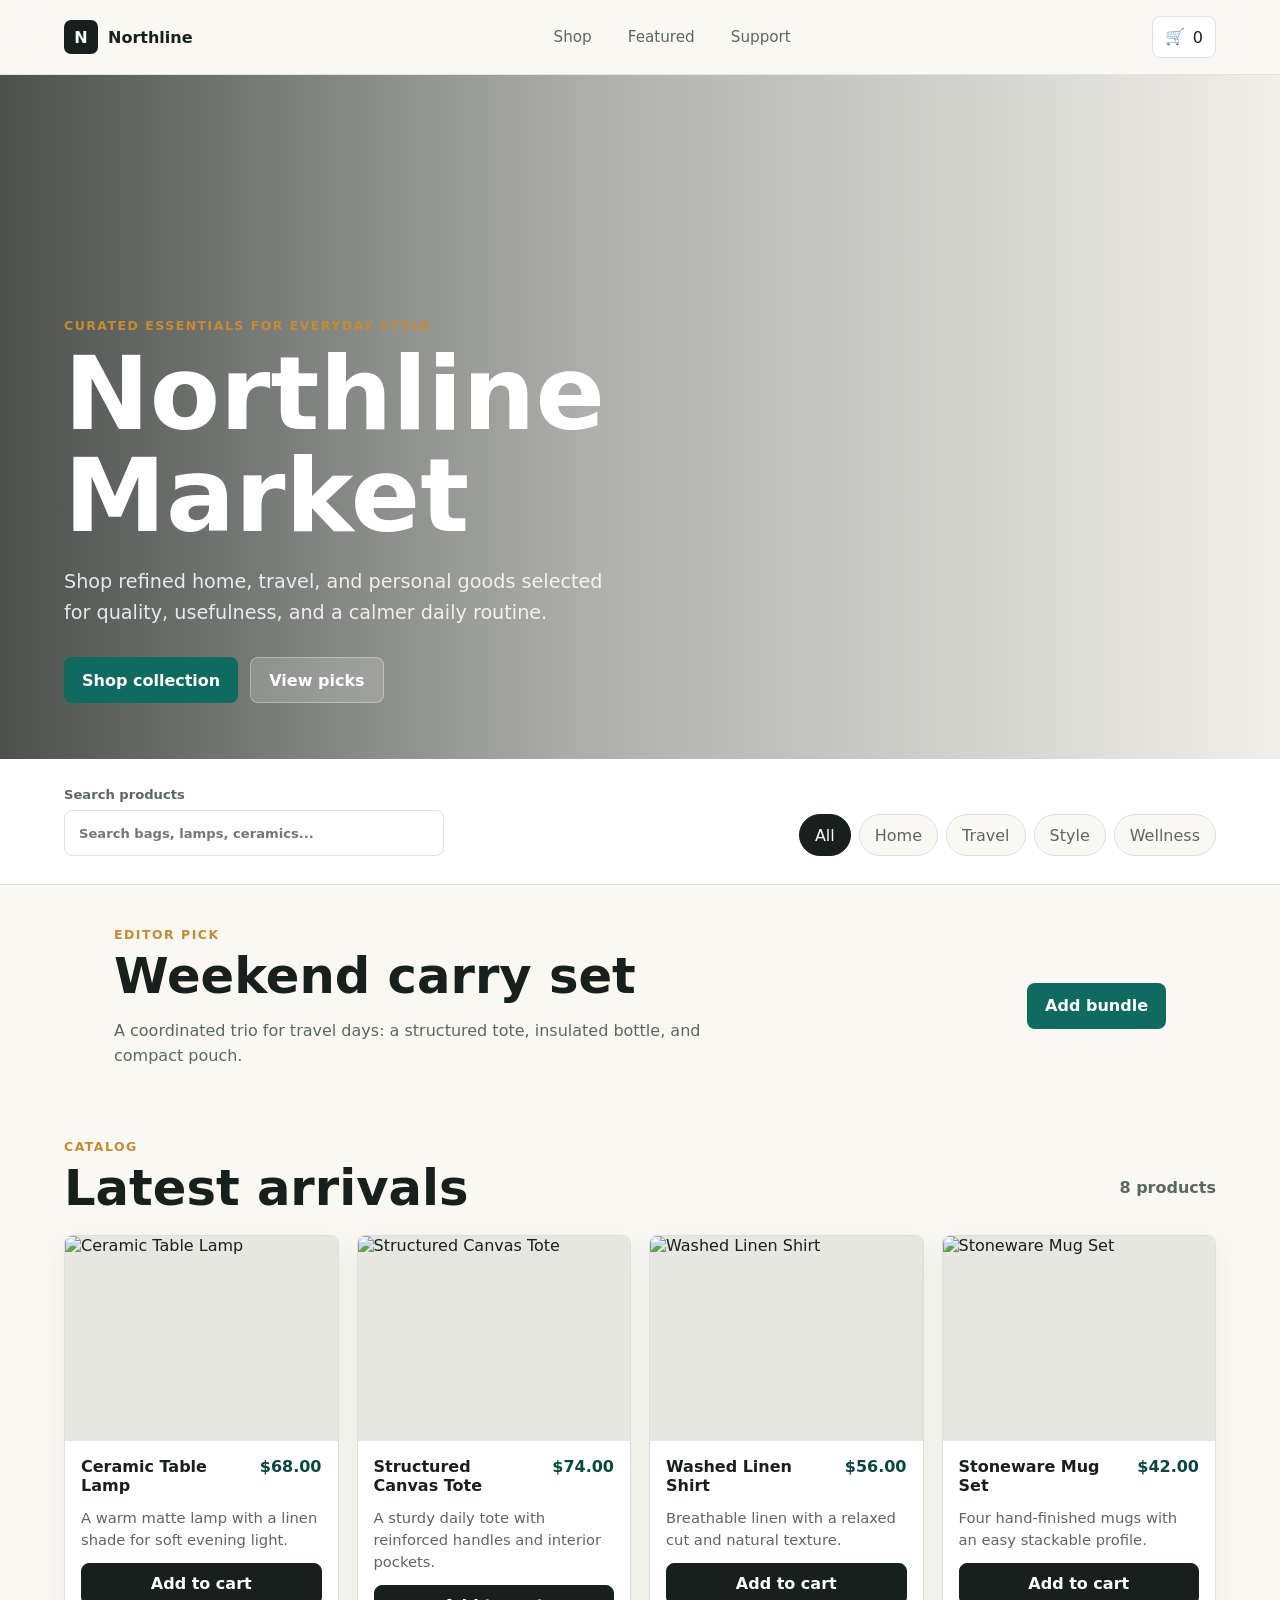
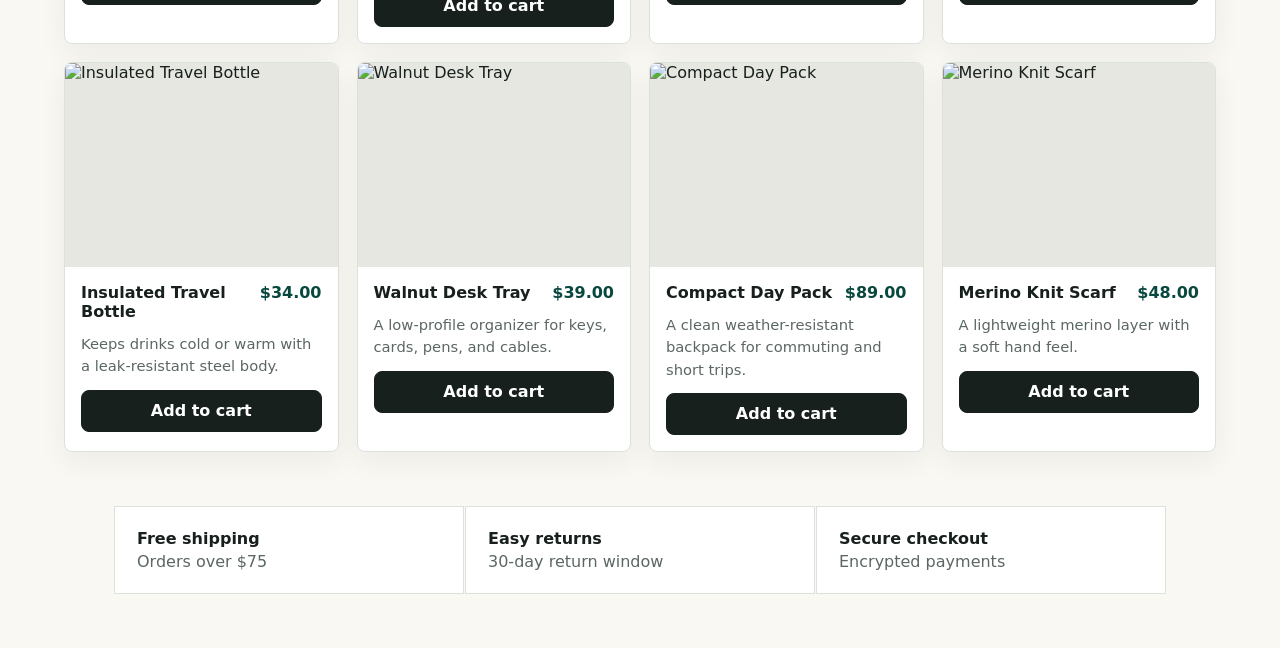
==== index.html @ 92ad4c82 "Add files via upload" ====
<!doctype html>
<html lang="en">
  <head>
    <meta charset="utf-8" />
    <meta name="viewport" content="width=device-width, initial-scale=1" />
    <title>Northline Market</title>
    <link rel="preconnect" href="https://images.unsplash.com" />
    <link rel="stylesheet" href="styles.css" />
  </head>
  <body>
    <header class="site-header">
      <a class="brand" href="#" aria-label="Northline Market home">
        <span class="brand-mark">N</span>
        <span>Northline</span>
      </a>

      <nav class="main-nav" aria-label="Main navigation">
        <a href="#catalog">Shop</a>
        <a href="#featured">Featured</a>
        <a href="#support">Support</a>
      </nav>

      <button class="cart-button" type="button" id="cartButton" aria-label="Open cart">
        <span class="cart-icon" aria-hidden="true">🛒</span>
        <span id="cartCount">0</span>
      </button>
    </header>

    <main>
      <section class="hero" aria-labelledby="heroTitle">
        <div class="hero-copy">
          <p class="eyebrow">Curated essentials for everyday style</p>
          <h1 id="heroTitle">Northline Market</h1>
          <p>
            Shop refined home, travel, and personal goods selected for quality,
            usefulness, and a calmer daily routine.
          </p>
          <div class="hero-actions">
            <a class="primary-action" href="#catalog">Shop collection</a>
            <a class="secondary-action" href="#featured">View picks</a>
          </div>
        </div>
      </section>

      <section class="toolbar" aria-label="Product controls">
        <label class="search-field">
          <span>Search products</span>
          <input id="searchInput" type="search" placeholder="Search bags, lamps, ceramics..." />
        </label>

        <div class="category-tabs" role="tablist" aria-label="Product categories">
          <button class="tab active" type="button" data-category="All">All</button>
          <button class="tab" type="button" data-category="Home">Home</button>
          <button class="tab" type="button" data-category="Travel">Travel</button>
          <button class="tab" type="button" data-category="Style">Style</button>
          <button class="tab" type="button" data-category="Wellness">Wellness</button>
        </div>
      </section>

      <section class="featured" id="featured" aria-labelledby="featuredTitle">
        <div>
          <p class="eyebrow">Editor pick</p>
          <h2 id="featuredTitle">Weekend carry set</h2>
          <p>
            A coordinated trio for travel days: a structured tote, insulated
            bottle, and compact pouch.
          </p>
        </div>
        <button class="primary-action compact" type="button" id="addFeatured">
          Add bundle
        </button>
      </section>

      <section class="catalog-section" id="catalog" aria-labelledby="catalogTitle">
        <div class="section-heading">
          <div>
            <p class="eyebrow">Catalog</p>
            <h2 id="catalogTitle">Latest arrivals</h2>
          </div>
          <p id="resultCount">8 products</p>
        </div>

        <div class="product-grid" id="productGrid" aria-live="polite"></div>
      </section>

      <section class="support-strip" id="support" aria-label="Shopping benefits">
        <div>
          <strong>Free shipping</strong>
          <span>Orders over $75</span>
        </div>
        <div>
          <strong>Easy returns</strong>
          <span>30-day return window</span>
        </div>
        <div>
          <strong>Secure checkout</strong>
          <span>Encrypted payments</span>
        </div>
      </section>
    </main>

    <aside class="cart-drawer" id="cartDrawer" aria-hidden="true" aria-label="Shopping cart">
      <div class="cart-panel">
        <div class="cart-header">
          <h2>Your cart</h2>
          <button class="icon-button" type="button" id="closeCart" aria-label="Close cart">×</button>
        </div>
        <div class="cart-items" id="cartItems"></div>
        <div class="cart-empty" id="cartEmpty">Your cart is empty.</div>
        <div class="cart-footer">
          <div class="cart-total">
            <span>Total</span>
            <strong id="cartTotal">$0.00</strong>
          </div>
          <button class="checkout-button" type="button">Checkout</button>
        </div>
      </div>
    </aside>

    <script src="app.js"></script>
  </body>
</html>
---- styles.css ----
:root {
  color-scheme: light;
  --ink: #17201d;
  --muted: #5b6761;
  --line: #dbe2dc;
  --paper: #faf8f3;
  --panel: #ffffff;
  --accent: #0f6b5f;
  --accent-dark: #09483f;
  --gold: #c78b2f;
  --rose: #a94a55;
  --shadow: 0 18px 50px rgba(25, 34, 30, 0.14);
}

* {
  box-sizing: border-box;
}

html {
  scroll-behavior: smooth;
}

body {
  margin: 0;
  background: var(--paper);
  color: var(--ink);
  font-family: Inter, ui-sans-serif, system-ui, -apple-system, BlinkMacSystemFont, "Segoe UI", sans-serif;
}

button,
input {
  font: inherit;
}

a {
  color: inherit;
  text-decoration: none;
}

.site-header {
  position: sticky;
  top: 0;
  z-index: 20;
  display: grid;
  grid-template-columns: auto 1fr auto;
  align-items: center;
  gap: 24px;
  padding: 16px clamp(18px, 5vw, 64px);
  background: rgba(250, 248, 243, 0.92);
  border-bottom: 1px solid rgba(219, 226, 220, 0.86);
  backdrop-filter: blur(16px);
}

.brand {
  display: inline-flex;
  align-items: center;
  gap: 10px;
  font-weight: 800;
  letter-spacing: 0;
}

.brand-mark {
  display: grid;
  width: 34px;
  height: 34px;
  place-items: center;
  color: white;
  background: var(--ink);
  border-radius: 7px;
}

.main-nav {
  display: flex;
  justify-content: center;
  gap: clamp(16px, 3vw, 36px);
  color: var(--muted);
  font-size: 0.95rem;
}

.main-nav a:hover {
  color: var(--ink);
}

.cart-button,
.icon-button {
  display: inline-grid;
  min-width: 42px;
  height: 42px;
  place-items: center;
  border: 1px solid var(--line);
  border-radius: 8px;
  background: var(--panel);
  color: var(--ink);
  cursor: pointer;
}

.cart-button {
  grid-auto-flow: column;
  gap: 8px;
  padding: 0 12px;
}

.cart-icon {
  font-size: 1rem;
  line-height: 1;
}

.hero {
  min-height: 76vh;
  display: grid;
  align-items: end;
  padding: clamp(72px, 12vw, 130px) clamp(18px, 5vw, 64px) 56px;
  background:
    linear-gradient(90deg, rgba(14, 22, 19, 0.74), rgba(14, 22, 19, 0.32) 46%, rgba(14, 22, 19, 0.04)),
    url("https://images.unsplash.com/photo-1542291026-7eec264c27ff?auto=format&fit=crop&w=1800&q=80") center / cover;
  color: white;
}

.hero-copy {
  max-width: 650px;
}

.eyebrow {
  margin: 0 0 10px;
  color: var(--gold);
  font-size: 0.78rem;
  font-weight: 800;
  letter-spacing: 0.12em;
  text-transform: uppercase;
}

.hero h1,
.section-heading h2,
.featured h2 {
  margin: 0;
  letter-spacing: 0;
  line-height: 1;
}

.hero h1 {
  font-size: clamp(3.2rem, 8vw, 7rem);
}

.hero p:not(.eyebrow) {
  max-width: 560px;
  margin: 18px 0 0;
  color: rgba(255, 255, 255, 0.86);
  font-size: clamp(1rem, 2vw, 1.2rem);
  line-height: 1.65;
}

.hero-actions {
  display: flex;
  flex-wrap: wrap;
  gap: 12px;
  margin-top: 28px;
}

.primary-action,
.secondary-action,
.checkout-button {
  display: inline-flex;
  min-height: 46px;
  align-items: center;
  justify-content: center;
  border: 0;
  border-radius: 8px;
  padding: 0 18px;
  font-weight: 800;
  cursor: pointer;
}

.primary-action,
.checkout-button {
  background: var(--accent);
  color: white;
}

.primary-action:hover,
.checkout-button:hover {
  background: var(--accent-dark);
}

.secondary-action {
  color: white;
  background: rgba(255, 255, 255, 0.18);
  border: 1px solid rgba(255, 255, 255, 0.32);
}

.compact {
  white-space: nowrap;
}

.toolbar {
  display: grid;
  grid-template-columns: minmax(240px, 380px) 1fr;
  gap: 18px;
  align-items: end;
  padding: 28px clamp(18px, 5vw, 64px);
  background: var(--panel);
  border-bottom: 1px solid var(--line);
}

.search-field {
  display: grid;
  gap: 8px;
  color: var(--muted);
  font-size: 0.82rem;
  font-weight: 700;
}

.search-field input {
  width: 100%;
  height: 46px;
  border: 1px solid var(--line);
  border-radius: 8px;
  padding: 0 14px;
  color: var(--ink);
  background: #fff;
  outline: none;
}

.search-field input:focus {
  border-color: var(--accent);
  box-shadow: 0 0 0 3px rgba(15, 107, 95, 0.12);
}

.category-tabs {
  display: flex;
  flex-wrap: wrap;
  justify-content: flex-end;
  gap: 8px;
}

.tab {
  min-height: 42px;
  border: 1px solid var(--line);
  border-radius: 999px;
  padding: 0 15px;
  background: var(--paper);
  color: var(--muted);
  cursor: pointer;
}

.tab.active {
  background: var(--ink);
  border-color: var(--ink);
  color: white;
}

.featured,
.catalog-section,
.support-strip {
  margin: 0 auto;
  padding-right: clamp(18px, 5vw, 64px);
  padding-left: clamp(18px, 5vw, 64px);
}

.featured {
  display: flex;
  max-width: 1180px;
  align-items: center;
  justify-content: space-between;
  gap: 24px;
  padding-top: 42px;
  padding-bottom: 34px;
}

.featured p:not(.eyebrow) {
  max-width: 640px;
  color: var(--muted);
  line-height: 1.6;
}

.catalog-section {
  max-width: 1280px;
  padding-top: 20px;
  padding-bottom: 54px;
}

.section-heading {
  display: flex;
  align-items: end;
  justify-content: space-between;
  gap: 18px;
  margin-bottom: 22px;
}

.section-heading h2,
.featured h2 {
  font-size: clamp(2rem, 4vw, 3.1rem);
}

#resultCount {
  color: var(--muted);
  font-weight: 700;
}

.product-grid {
  display: grid;
  grid-template-columns: repeat(auto-fit, minmax(240px, 1fr));
  gap: 18px;
}

.product-card {
  overflow: hidden;
  background: var(--panel);
  border: 1px solid var(--line);
  border-radius: 8px;
  box-shadow: 0 10px 28px rgba(25, 34, 30, 0.06);
}

.product-card img {
  display: block;
  width: 100%;
  aspect-ratio: 4 / 3;
  object-fit: cover;
  background: #e5e7e0;
}

.product-body {
  display: grid;
  gap: 12px;
  padding: 16px;
}

.product-meta {
  display: flex;
  align-items: start;
  justify-content: space-between;
  gap: 12px;
}

.product-meta h3 {
  margin: 0;
  font-size: 1rem;
}

.product-meta span {
  font-weight: 800;
  color: var(--accent-dark);
}

.product-card p {
  min-height: 44px;
  margin: 0;
  color: var(--muted);
  font-size: 0.92rem;
  line-height: 1.5;
}

.add-button {
  display: inline-flex;
  min-height: 42px;
  align-items: center;
  justify-content: center;
  border: 1px solid var(--ink);
  border-radius: 8px;
  background: var(--ink);
  color: white;
  font-weight: 800;
  cursor: pointer;
}

.add-button:hover {
  background: var(--rose);
  border-color: var(--rose);
}

.support-strip {
  display: grid;
  grid-template-columns: repeat(3, 1fr);
  gap: 1px;
  max-width: 1180px;
  padding-bottom: 54px;
}

.support-strip div {
  display: grid;
  gap: 4px;
  padding: 22px;
  background: var(--panel);
  border: 1px solid var(--line);
}

.support-strip span {
  color: var(--muted);
}

.cart-drawer {
  position: fixed;
  inset: 0;
  z-index: 50;
  display: none;
  justify-content: end;
  background: rgba(16, 23, 21, 0.45);
}

.cart-drawer.open {
  display: flex;
}

.cart-panel {
  display: grid;
  width: min(420px, 100%);
  grid-template-rows: auto 1fr auto;
  background: var(--panel);
  box-shadow: var(--shadow);
}

.cart-header,
.cart-footer {
  padding: 20px;
  border-bottom: 1px solid var(--line);
}

.cart-header {
  display: flex;
  align-items: center;
  justify-content: space-between;
}

.cart-header h2 {
  margin: 0;
}

.cart-items {
  display: grid;
  align-content: start;
  gap: 12px;
  overflow: auto;
  padding: 18px;
}

.cart-empty {
  padding: 0 20px;
  color: var(--muted);
}

.cart-item {
  display: grid;
  grid-template-columns: 64px 1fr auto;
  gap: 12px;
  align-items: center;
  padding-bottom: 12px;
  border-bottom: 1px solid var(--line);
}

.cart-item img {
  width: 64px;
  height: 64px;
  border-radius: 8px;
  object-fit: cover;
}

.cart-item h3,
.cart-item p {
  margin: 0;
}

.cart-item p {
  color: var(--muted);
  font-size: 0.9rem;
}

.qty-controls {
  display: grid;
  grid-template-columns: 30px 30px 30px;
  align-items: center;
  justify-items: center;
  border: 1px solid var(--line);
  border-radius: 8px;
  overflow: hidden;
}

.qty-controls button {
  width: 30px;
  height: 30px;
  border: 0;
  background: var(--paper);
  cursor: pointer;
}

.cart-footer {
  display: grid;
  gap: 14px;
  border-top: 1px solid var(--line);
  border-bottom: 0;
}

.cart-total {
  display: flex;
  justify-content: space-between;
}

.checkout-button {
  width: 100%;
}

@media (max-width: 760px) {
  .site-header {
    grid-template-columns: 1fr auto;
  }

  .main-nav {
    display: none;
  }

  .hero {
    min-height: 70vh;
    padding-top: 92px;
  }

  .toolbar,
  .featured,
  .section-heading {
    display: grid;
    grid-template-columns: 1fr;
  }

  .category-tabs {
    justify-content: start;
  }

  .support-strip {
    grid-template-columns: 1fr;
  }
}
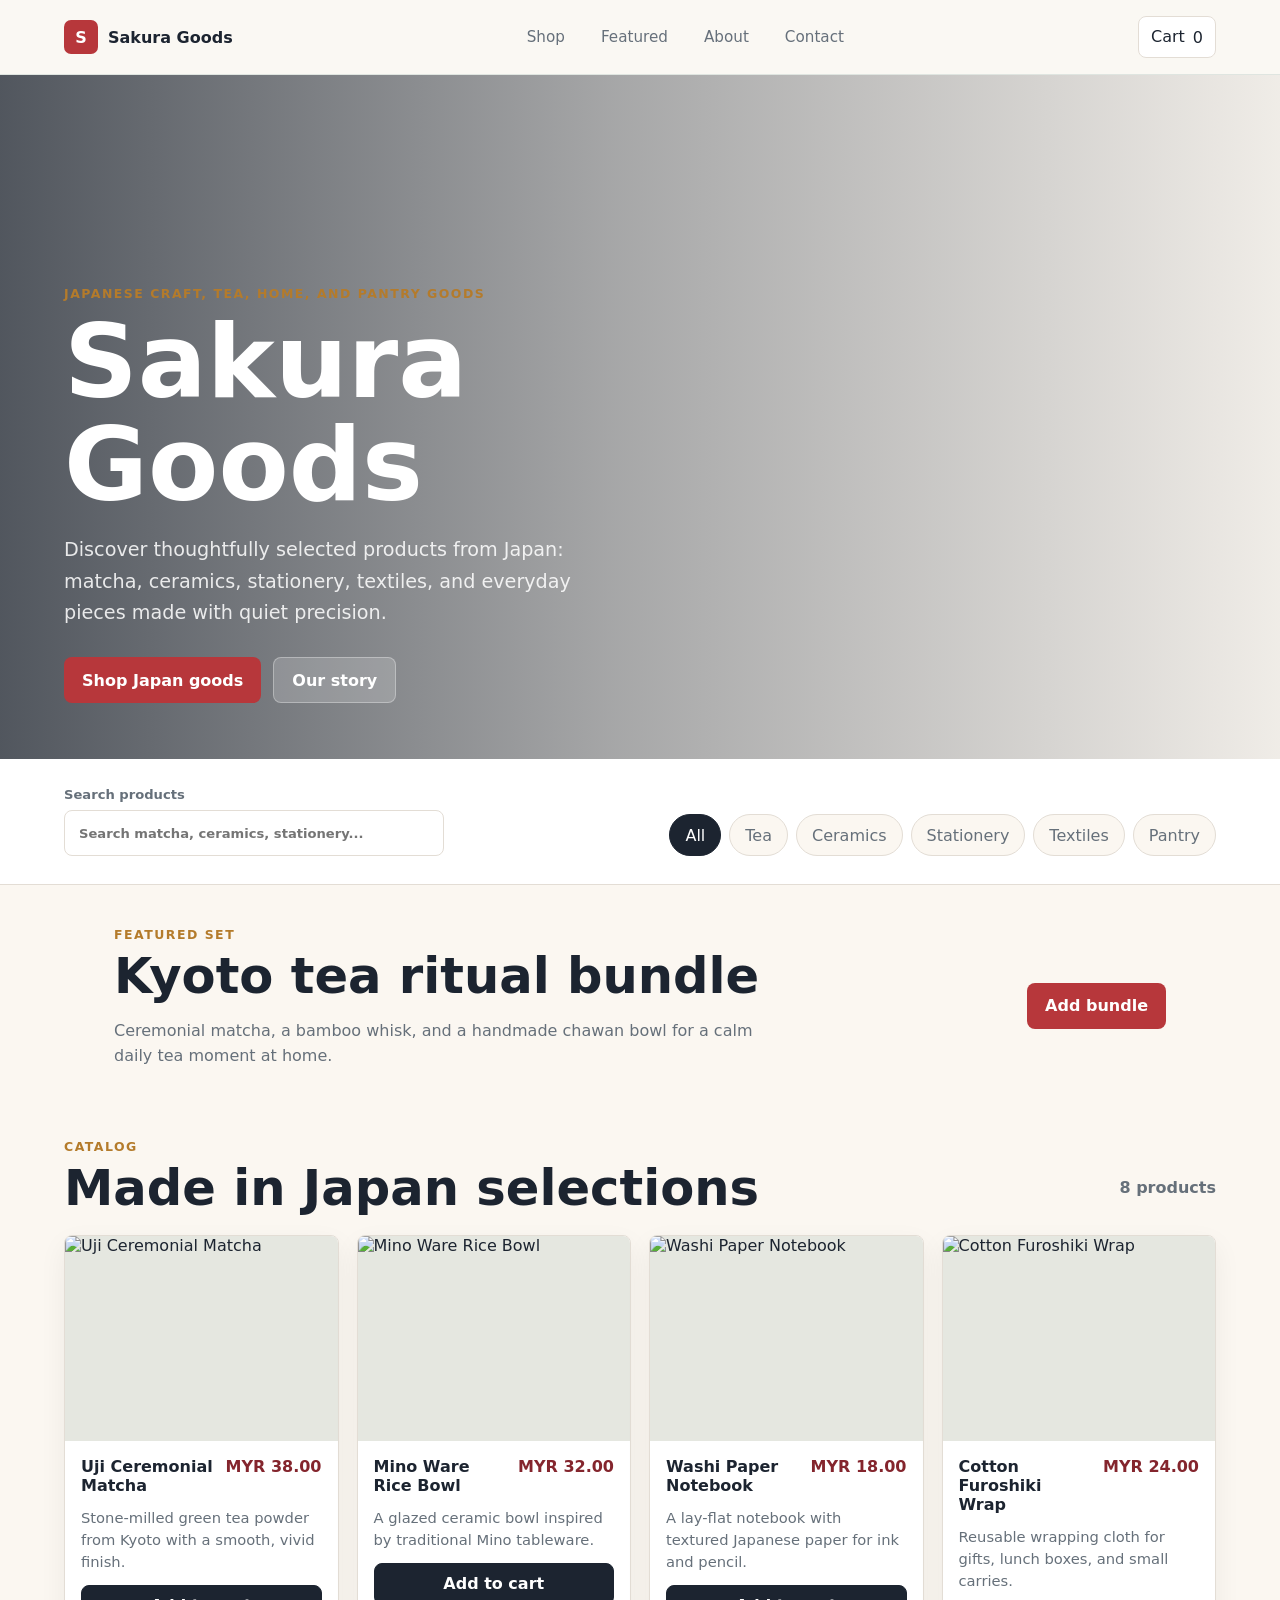
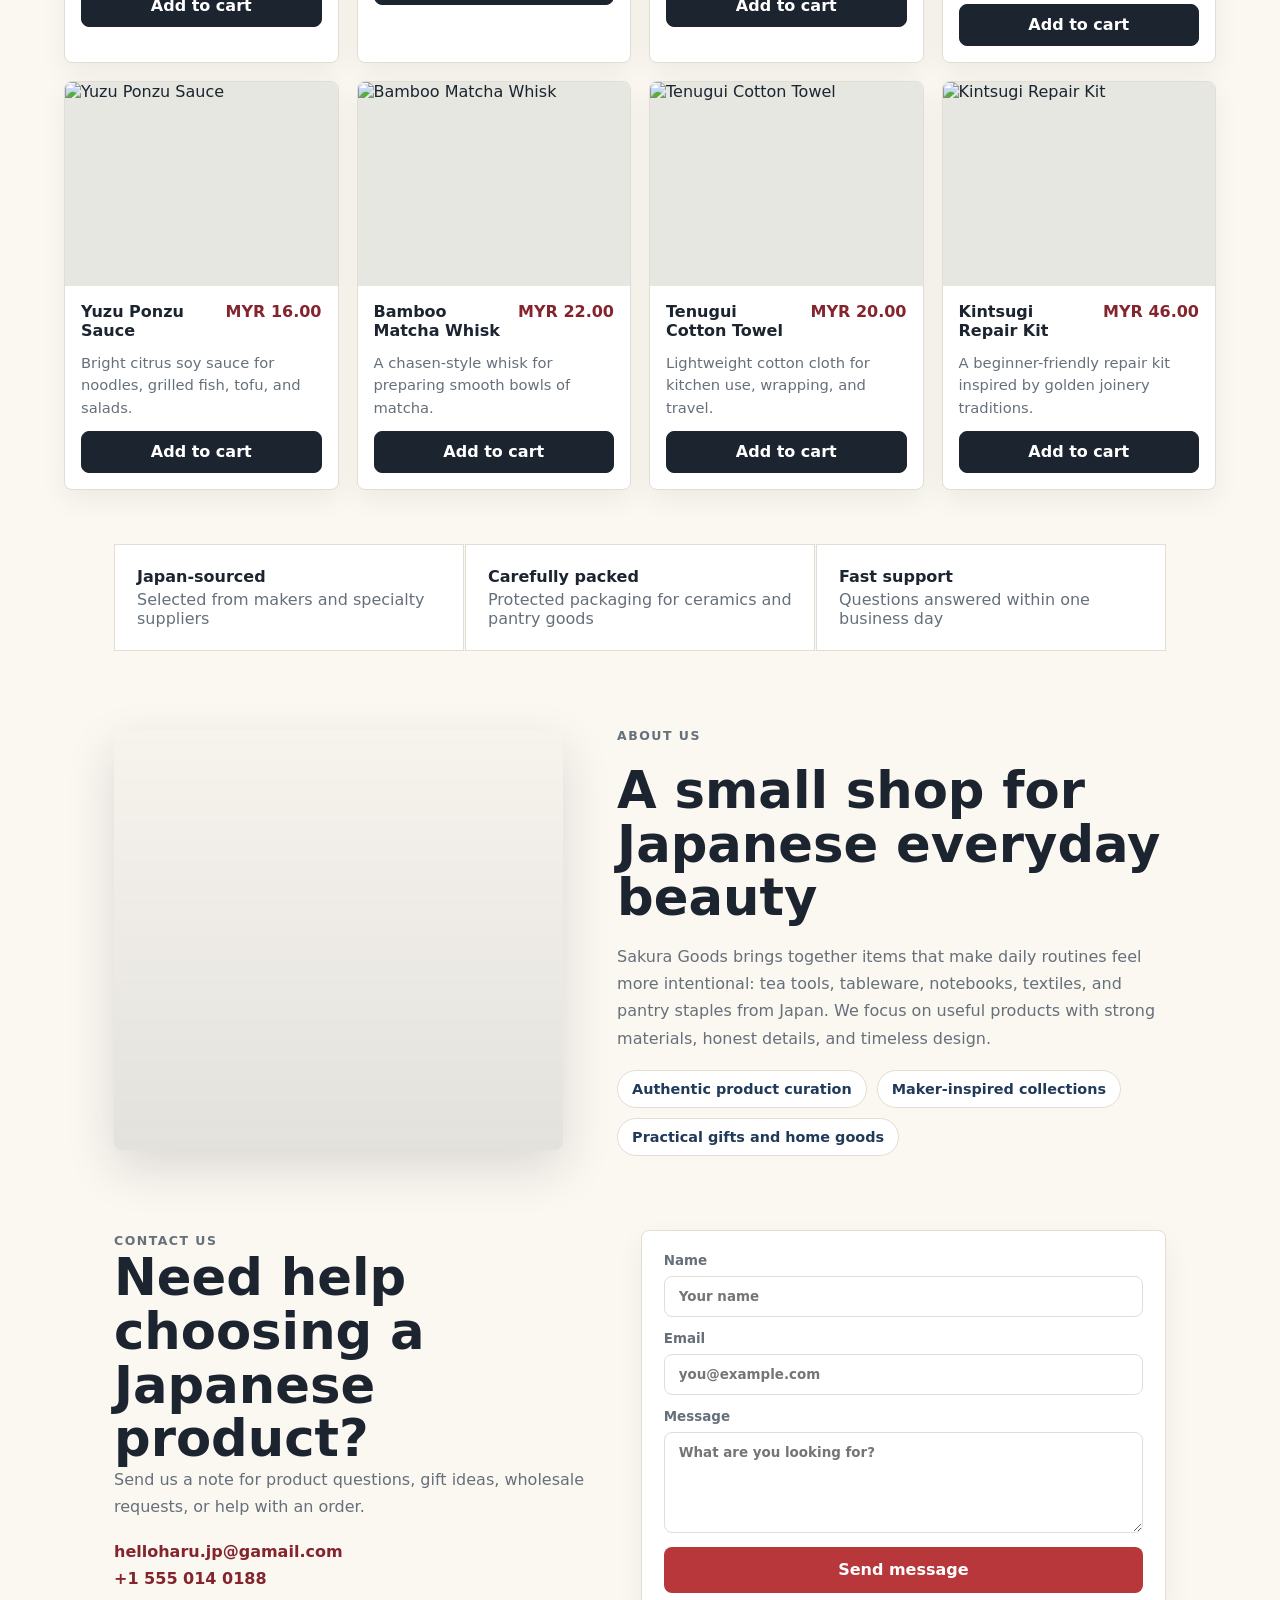
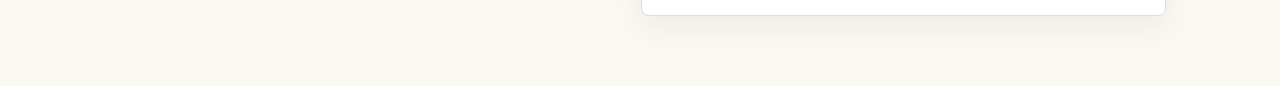
==== commit 1f1471e3: "Add files via upload" ====
--- a/index.html
+++ b/index.html
@@ -3,25 +3,26 @@
   <head>
     <meta charset="utf-8" />
     <meta name="viewport" content="width=device-width, initial-scale=1" />
-    <title>Northline Market</title>
+    <title>Sakura Goods</title>
     <link rel="preconnect" href="https://images.unsplash.com" />
     <link rel="stylesheet" href="styles.css" />
   </head>
   <body>
     <header class="site-header">
-      <a class="brand" href="#" aria-label="Northline Market home">
-        <span class="brand-mark">N</span>
-        <span>Northline</span>
+      <a class="brand" href="#" aria-label="Sakura Goods home">
+        <span class="brand-mark">S</span>
+        <span>Sakura Goods</span>
       </a>
 
       <nav class="main-nav" aria-label="Main navigation">
         <a href="#catalog">Shop</a>
         <a href="#featured">Featured</a>
-        <a href="#support">Support</a>
+        <a href="#about">About</a>
+        <a href="#contact">Contact</a>
       </nav>
 
       <button class="cart-button" type="button" id="cartButton" aria-label="Open cart">
-        <span class="cart-icon" aria-hidden="true">🛒</span>
+        <span class="cart-icon" aria-hidden="true">Cart</span>
         <span id="cartCount">0</span>
       </button>
     </header>
@@ -29,15 +30,15 @@
     <main>
       <section class="hero" aria-labelledby="heroTitle">
         <div class="hero-copy">
-          <p class="eyebrow">Curated essentials for everyday style</p>
-          <h1 id="heroTitle">Northline Market</h1>
+          <p class="eyebrow">Japanese craft, tea, home, and pantry goods</p>
+          <h1 id="heroTitle">Sakura Goods</h1>
           <p>
-            Shop refined home, travel, and personal goods selected for quality,
-            usefulness, and a calmer daily routine.
+            Discover thoughtfully selected products from Japan: matcha, ceramics,
+            stationery, textiles, and everyday pieces made with quiet precision.
           </p>
           <div class="hero-actions">
-            <a class="primary-action" href="#catalog">Shop collection</a>
-            <a class="secondary-action" href="#featured">View picks</a>
+            <a class="primary-action" href="#catalog">Shop Japan goods</a>
+            <a class="secondary-action" href="#about">Our story</a>
           </div>
         </div>
       </section>
@@ -45,25 +46,26 @@
       <section class="toolbar" aria-label="Product controls">
         <label class="search-field">
           <span>Search products</span>
-          <input id="searchInput" type="search" placeholder="Search bags, lamps, ceramics..." />
+          <input id="searchInput" type="search" placeholder="Search matcha, ceramics, stationery..." />
         </label>
 
         <div class="category-tabs" role="tablist" aria-label="Product categories">
           <button class="tab active" type="button" data-category="All">All</button>
-          <button class="tab" type="button" data-category="Home">Home</button>
-          <button class="tab" type="button" data-category="Travel">Travel</button>
-          <button class="tab" type="button" data-category="Style">Style</button>
-          <button class="tab" type="button" data-category="Wellness">Wellness</button>
+          <button class="tab" type="button" data-category="Tea">Tea</button>
+          <button class="tab" type="button" data-category="Ceramics">Ceramics</button>
+          <button class="tab" type="button" data-category="Stationery">Stationery</button>
+          <button class="tab" type="button" data-category="Textiles">Textiles</button>
+          <button class="tab" type="button" data-category="Pantry">Pantry</button>
         </div>
       </section>
 
       <section class="featured" id="featured" aria-labelledby="featuredTitle">
         <div>
-          <p class="eyebrow">Editor pick</p>
-          <h2 id="featuredTitle">Weekend carry set</h2>
+          <p class="eyebrow">Featured set</p>
+          <h2 id="featuredTitle">Kyoto tea ritual bundle</h2>
           <p>
-            A coordinated trio for travel days: a structured tote, insulated
-            bottle, and compact pouch.
+            Ceremonial matcha, a bamboo whisk, and a handmade chawan bowl for a
+            calm daily tea moment at home.
           </p>
         </div>
         <button class="primary-action compact" type="button" id="addFeatured">
@@ -75,7 +77,7 @@
         <div class="section-heading">
           <div>
             <p class="eyebrow">Catalog</p>
-            <h2 id="catalogTitle">Latest arrivals</h2>
+            <h2 id="catalogTitle">Made in Japan selections</h2>
           </div>
           <p id="resultCount">8 products</p>
         </div>
@@ -85,17 +87,67 @@
 
       <section class="support-strip" id="support" aria-label="Shopping benefits">
         <div>
-          <strong>Free shipping</strong>
-          <span>Orders over $75</span>
+          <strong>Japan-sourced</strong>
+          <span>Selected from makers and specialty suppliers</span>
         </div>
         <div>
-          <strong>Easy returns</strong>
-          <span>30-day return window</span>
+          <strong>Carefully packed</strong>
+          <span>Protected packaging for ceramics and pantry goods</span>
         </div>
         <div>
-          <strong>Secure checkout</strong>
-          <span>Encrypted payments</span>
+          <strong>Fast support</strong>
+          <span>Questions answered within one business day</span>
         </div>
+      </section>
+
+      <section class="about-section" id="about" aria-labelledby="aboutTitle">
+        <div class="about-media" aria-hidden="true"></div>
+        <div class="about-copy">
+          <p class="eyebrow">About us</p>
+          <h2 id="aboutTitle">A small shop for Japanese everyday beauty</h2>
+          <p>
+            Sakura Goods brings together items that make daily routines feel more
+            intentional: tea tools, tableware, notebooks, textiles, and pantry
+            staples from Japan. We focus on useful products with strong materials,
+            honest details, and timeless design.
+          </p>
+          <div class="about-points">
+            <span>Authentic product curation</span>
+            <span>Maker-inspired collections</span>
+            <span>Practical gifts and home goods</span>
+          </div>
+        </div>
+      </section>
+
+      <section class="contact-section" id="contact" aria-labelledby="contactTitle">
+        <div>
+          <p class="eyebrow">Contact us</p>
+          <h2 id="contactTitle">Need help choosing a Japanese product?</h2>
+          <p>
+            Send us a note for product questions, gift ideas, wholesale requests,
+            or help with an order.
+          </p>
+          <div class="contact-details">
+            <a href="mailto:helloharu.jp@gamail.com">helloharu.jp@gamail.com</a>
+            <a href="tel:+15550140188">+1 555 014 0188</a>
+          </div>
+        </div>
+
+        <form class="contact-form">
+          <label>
+            <span>Name</span>
+            <input type="text" name="name" placeholder="Your name" />
+          </label>
+          <label>
+            <span>Email</span>
+            <input type="email" name="email" placeholder="you@example.com" />
+          </label>
+          <label>
+            <span>Message</span>
+            <textarea name="message" rows="5" placeholder="What are you looking for?"></textarea>
+          </label>
+          <button class="checkout-button" type="submit">Send message</button>
+        </form>
       </section>
     </main>
 
--- a/styles.css
+++ b/styles.css
@@ -1,15 +1,16 @@
 :root {
   color-scheme: light;
-  --ink: #17201d;
-  --muted: #5b6761;
-  --line: #dbe2dc;
-  --paper: #faf8f3;
+  --ink: #1c2430;
+  --muted: #66707a;
+  --line: #e3ddd5;
+  --paper: #fbf7f1;
   --panel: #ffffff;
-  --accent: #0f6b5f;
-  --accent-dark: #09483f;
-  --gold: #c78b2f;
-  --rose: #a94a55;
-  --shadow: 0 18px 50px rgba(25, 34, 30, 0.14);
+  --accent: #b7373b;
+  --accent-dark: #84252d;
+  --indigo: #213a5a;
+  --gold: #b47b2b;
+  --rose: #d85a6a;
+  --shadow: 0 18px 50px rgba(28, 36, 48, 0.14);
 }
 
 * {
@@ -28,7 +29,8 @@
 }
 
 button,
-input {
+input,
+textarea {
   font: inherit;
 }
 
@@ -65,7 +67,7 @@
   height: 34px;
   place-items: center;
   color: white;
-  background: var(--ink);
+  background: var(--accent);
   border-radius: 7px;
 }
 
@@ -111,8 +113,8 @@
   align-items: end;
   padding: clamp(72px, 12vw, 130px) clamp(18px, 5vw, 64px) 56px;
   background:
-    linear-gradient(90deg, rgba(14, 22, 19, 0.74), rgba(14, 22, 19, 0.32) 46%, rgba(14, 22, 19, 0.04)),
-    url("https://images.unsplash.com/photo-1542291026-7eec264c27ff?auto=format&fit=crop&w=1800&q=80") center / cover;
+    linear-gradient(90deg, rgba(28, 36, 48, 0.76), rgba(28, 36, 48, 0.38) 48%, rgba(28, 36, 48, 0.05)),
+    url("https://images.unsplash.com/photo-1528360983277-13d401cdc186?auto=format&fit=crop&w=1800&q=80") center / cover;
   color: white;
 }
 
@@ -250,7 +252,9 @@
 
 .featured,
 .catalog-section,
-.support-strip {
+.support-strip,
+.about-section,
+.contact-section {
   margin: 0 auto;
   padding-right: clamp(18px, 5vw, 64px);
   padding-left: clamp(18px, 5vw, 64px);
@@ -373,6 +377,119 @@
   gap: 1px;
   max-width: 1180px;
   padding-bottom: 54px;
+}
+
+.about-section {
+  display: grid;
+  grid-template-columns: minmax(260px, 0.9fr) minmax(280px, 1.1fr);
+  gap: clamp(24px, 5vw, 54px);
+  max-width: 1180px;
+  align-items: center;
+  padding-top: 20px;
+  padding-bottom: 64px;
+}
+
+.about-media {
+  min-height: 420px;
+  border-radius: 8px;
+  background:
+    linear-gradient(180deg, rgba(28, 36, 48, 0.02), rgba(28, 36, 48, 0.1)),
+    url("https://images.unsplash.com/photo-1528164344705-47542687000d?auto=format&fit=crop&w=900&q=80") center / cover;
+  box-shadow: var(--shadow);
+}
+
+.about-copy {
+  display: grid;
+  gap: 18px;
+}
+
+.about-copy h2,
+.contact-section h2 {
+  max-width: 720px;
+  margin: 0;
+  font-size: clamp(2rem, 4vw, 3.2rem);
+  line-height: 1.05;
+  letter-spacing: 0;
+}
+
+.about-copy p,
+.contact-section p {
+  margin: 0;
+  color: var(--muted);
+  line-height: 1.7;
+}
+
+.about-points {
+  display: flex;
+  flex-wrap: wrap;
+  gap: 10px;
+}
+
+.about-points span {
+  min-height: 38px;
+  display: inline-flex;
+  align-items: center;
+  border: 1px solid var(--line);
+  border-radius: 999px;
+  padding: 0 14px;
+  background: var(--panel);
+  color: var(--indigo);
+  font-weight: 800;
+  font-size: 0.9rem;
+}
+
+.contact-section {
+  display: grid;
+  grid-template-columns: minmax(260px, 0.9fr) minmax(280px, 1fr);
+  gap: clamp(24px, 5vw, 54px);
+  max-width: 1180px;
+  align-items: start;
+  padding-top: 10px;
+  padding-bottom: 70px;
+}
+
+.contact-details {
+  display: grid;
+  gap: 8px;
+  margin-top: 22px;
+  color: var(--accent-dark);
+  font-weight: 800;
+}
+
+.contact-form {
+  display: grid;
+  gap: 14px;
+  padding: 22px;
+  background: var(--panel);
+  border: 1px solid var(--line);
+  border-radius: 8px;
+  box-shadow: 0 10px 28px rgba(28, 36, 48, 0.06);
+}
+
+.contact-form label {
+  display: grid;
+  gap: 8px;
+  color: var(--muted);
+  font-size: 0.84rem;
+  font-weight: 800;
+}
+
+.contact-form input,
+.contact-form textarea {
+  width: 100%;
+  border: 1px solid var(--line);
+  border-radius: 8px;
+  padding: 12px 14px;
+  color: var(--ink);
+  background: #fff;
+  outline: none;
+  resize: vertical;
+}
+
+.contact-form input:focus,
+.contact-form textarea:focus {
+  border-color: var(--accent);
+  box-shadow: 0 0 0 3px rgba(183, 55, 59, 0.12);
 }
 
 .support-strip div {
@@ -525,4 +642,13 @@
   .support-strip {
     grid-template-columns: 1fr;
   }
-}
+
+  .about-section,
+  .contact-section {
+    grid-template-columns: 1fr;
+  }
+
+  .about-media {
+    min-height: 300px;
+  }
+}
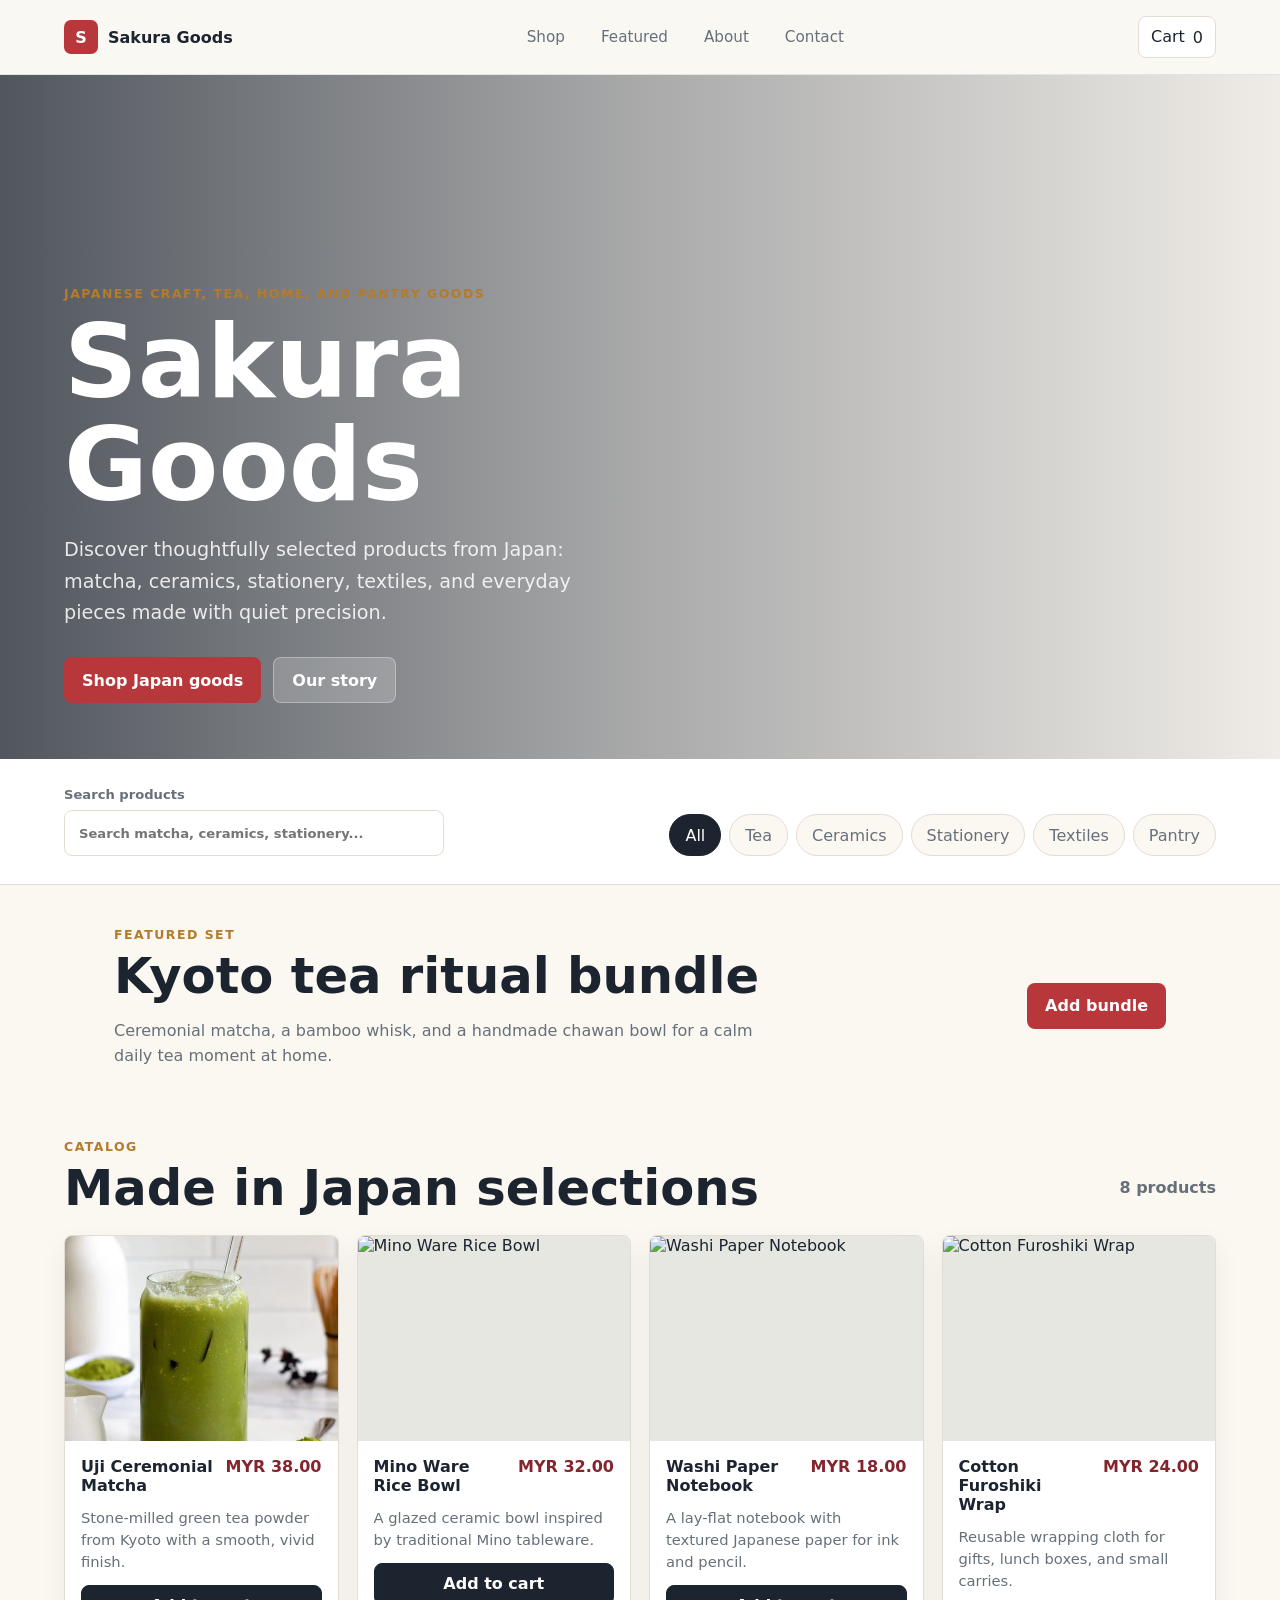
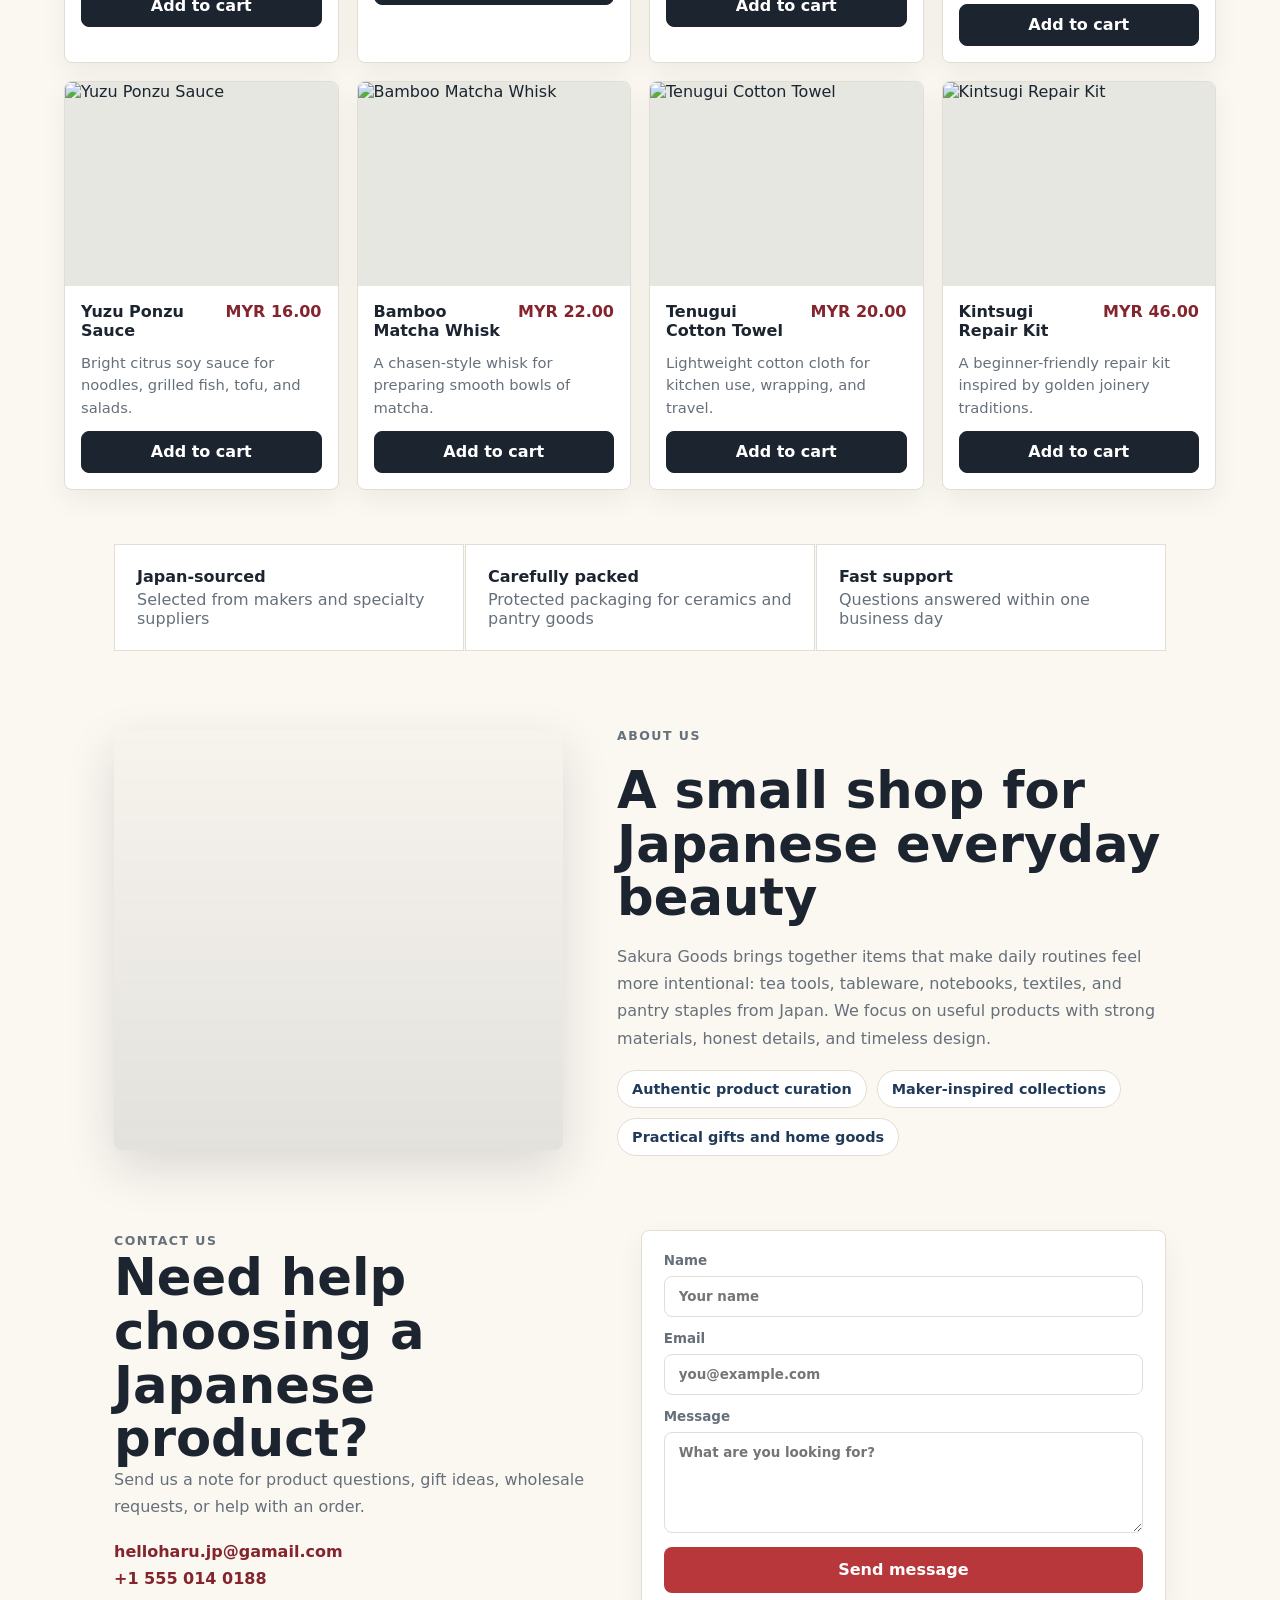
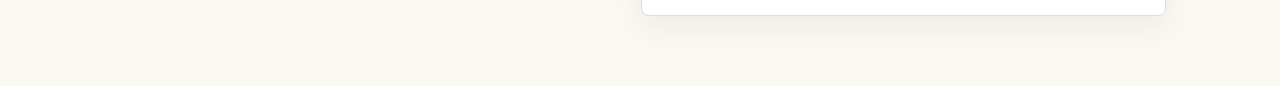
==== commit 31f265e2: "Add files via upload" ====
--- a/index.html
+++ b/index.html
@@ -155,7 +155,7 @@
       <div class="cart-panel">
         <div class="cart-header">
           <h2>Your cart</h2>
-          <button class="icon-button" type="button" id="closeCart" aria-label="Close cart">×</button>
+          <button class="icon-button" type="button" id="closeCart" aria-label="Close cart">x</button>
         </div>
         <div class="cart-items" id="cartItems"></div>
         <div class="cart-empty" id="cartEmpty">Your cart is empty.</div>
@@ -164,7 +164,7 @@
             <span>Total</span>
             <strong id="cartTotal">$0.00</strong>
           </div>
-          <button class="checkout-button" type="button">Checkout</button>
+          <button class="checkout-button" type="button" id="checkoutButton">Checkout</button>
         </div>
       </div>
     </aside>
--- a/styles.css
+++ b/styles.css
@@ -614,6 +614,154 @@
   width: 100%;
 }
 
+button.checkout-button {
+  border: 0;
+}
+
+.payment-page {
+  padding: clamp(32px, 6vw, 72px) clamp(18px, 5vw, 64px) 72px;
+}
+
+.payment-hero {
+  max-width: 860px;
+  margin: 0 auto 30px;
+}
+
+.payment-hero h1 {
+  margin: 0;
+  font-size: clamp(2.4rem, 6vw, 5rem);
+  line-height: 1;
+  letter-spacing: 0;
+}
+
+.payment-hero p:not(.eyebrow) {
+  max-width: 680px;
+  color: var(--muted);
+  line-height: 1.7;
+}
+
+.payment-layout {
+  display: grid;
+  grid-template-columns: minmax(280px, 1fr) minmax(260px, 380px);
+  gap: 20px;
+  max-width: 1100px;
+  margin: 0 auto;
+  align-items: start;
+}
+
+.payment-card {
+  background: var(--panel);
+  border: 1px solid var(--line);
+  border-radius: 8px;
+  padding: 22px;
+  box-shadow: 0 10px 28px rgba(28, 36, 48, 0.06);
+}
+
+.payment-card h2 {
+  margin: 0;
+  font-size: clamp(1.4rem, 3vw, 2rem);
+  letter-spacing: 0;
+}
+
+.payment-card-header {
+  display: flex;
+  align-items: end;
+  justify-content: space-between;
+  gap: 16px;
+  padding-bottom: 18px;
+  border-bottom: 1px solid var(--line);
+}
+
+.payment-card-header strong {
+  color: var(--accent-dark);
+}
+
+.payment-items {
+  display: grid;
+  gap: 14px;
+  padding: 18px 0;
+}
+
+.payment-item {
+  display: grid;
+  grid-template-columns: 74px 1fr auto;
+  gap: 14px;
+  align-items: center;
+}
+
+.payment-item img {
+  width: 74px;
+  height: 74px;
+  border-radius: 8px;
+  object-fit: cover;
+  background: #e5e7e0;
+}
+
+.payment-item h3,
+.payment-item p {
+  margin: 0;
+}
+
+.payment-item div {
+  display: grid;
+  gap: 3px;
+}
+
+.payment-item p,
+.payment-empty,
+.bank-card p {
+  color: var(--muted);
+  line-height: 1.6;
+}
+
+.payment-total {
+  display: flex;
+  justify-content: space-between;
+  gap: 16px;
+  padding-top: 18px;
+  border-top: 1px solid var(--line);
+  font-size: 1.15rem;
+}
+
+.payment-total strong {
+  color: var(--accent-dark);
+}
+
+.bank-card {
+  display: grid;
+  gap: 16px;
+}
+
+.bank-info {
+  display: grid;
+  gap: 6px;
+  padding: 18px;
+  border: 1px solid var(--line);
+  border-radius: 8px;
+  background: var(--paper);
+}
+
+.bank-info span {
+  color: var(--muted);
+  font-weight: 800;
+  font-size: 0.86rem;
+}
+
+.bank-info strong {
+  font-size: 2rem;
+  letter-spacing: 0;
+}
+
+.receipt-reminder {
+  padding: 12px 14px;
+  border: 1px solid rgba(183, 55, 59, 0.22);
+  border-radius: 8px;
+  background: rgba(183, 55, 59, 0.08);
+  color: var(--accent-dark) !important;
+  font-weight: 800;
+}
+
+
 @media (max-width: 760px) {
   .site-header {
     grid-template-columns: 1fr auto;
@@ -651,4 +799,16 @@
   .about-media {
     min-height: 300px;
   }
-}
+
+  .payment-layout {
+    grid-template-columns: 1fr;
+  }
+
+  .payment-item {
+    grid-template-columns: 64px 1fr;
+  }
+
+  .payment-item strong {
+    grid-column: 2;
+  }
+}
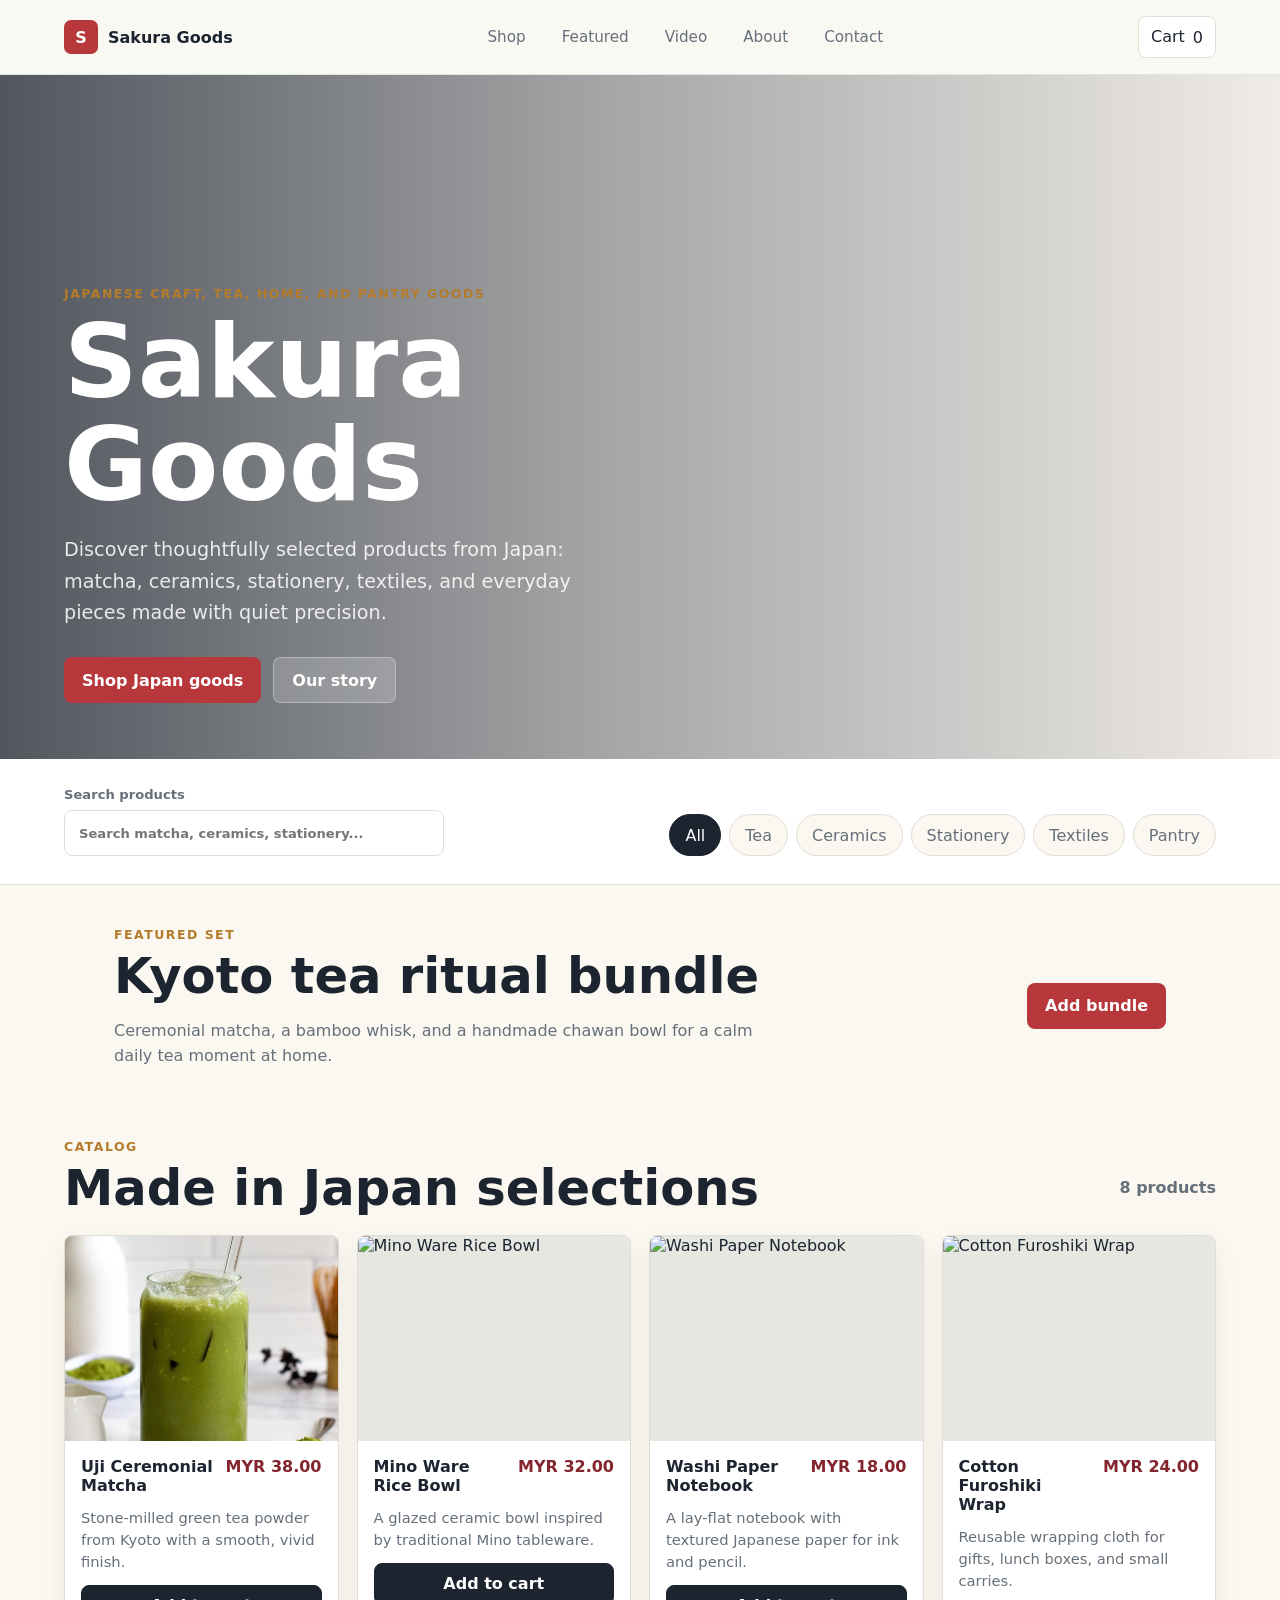
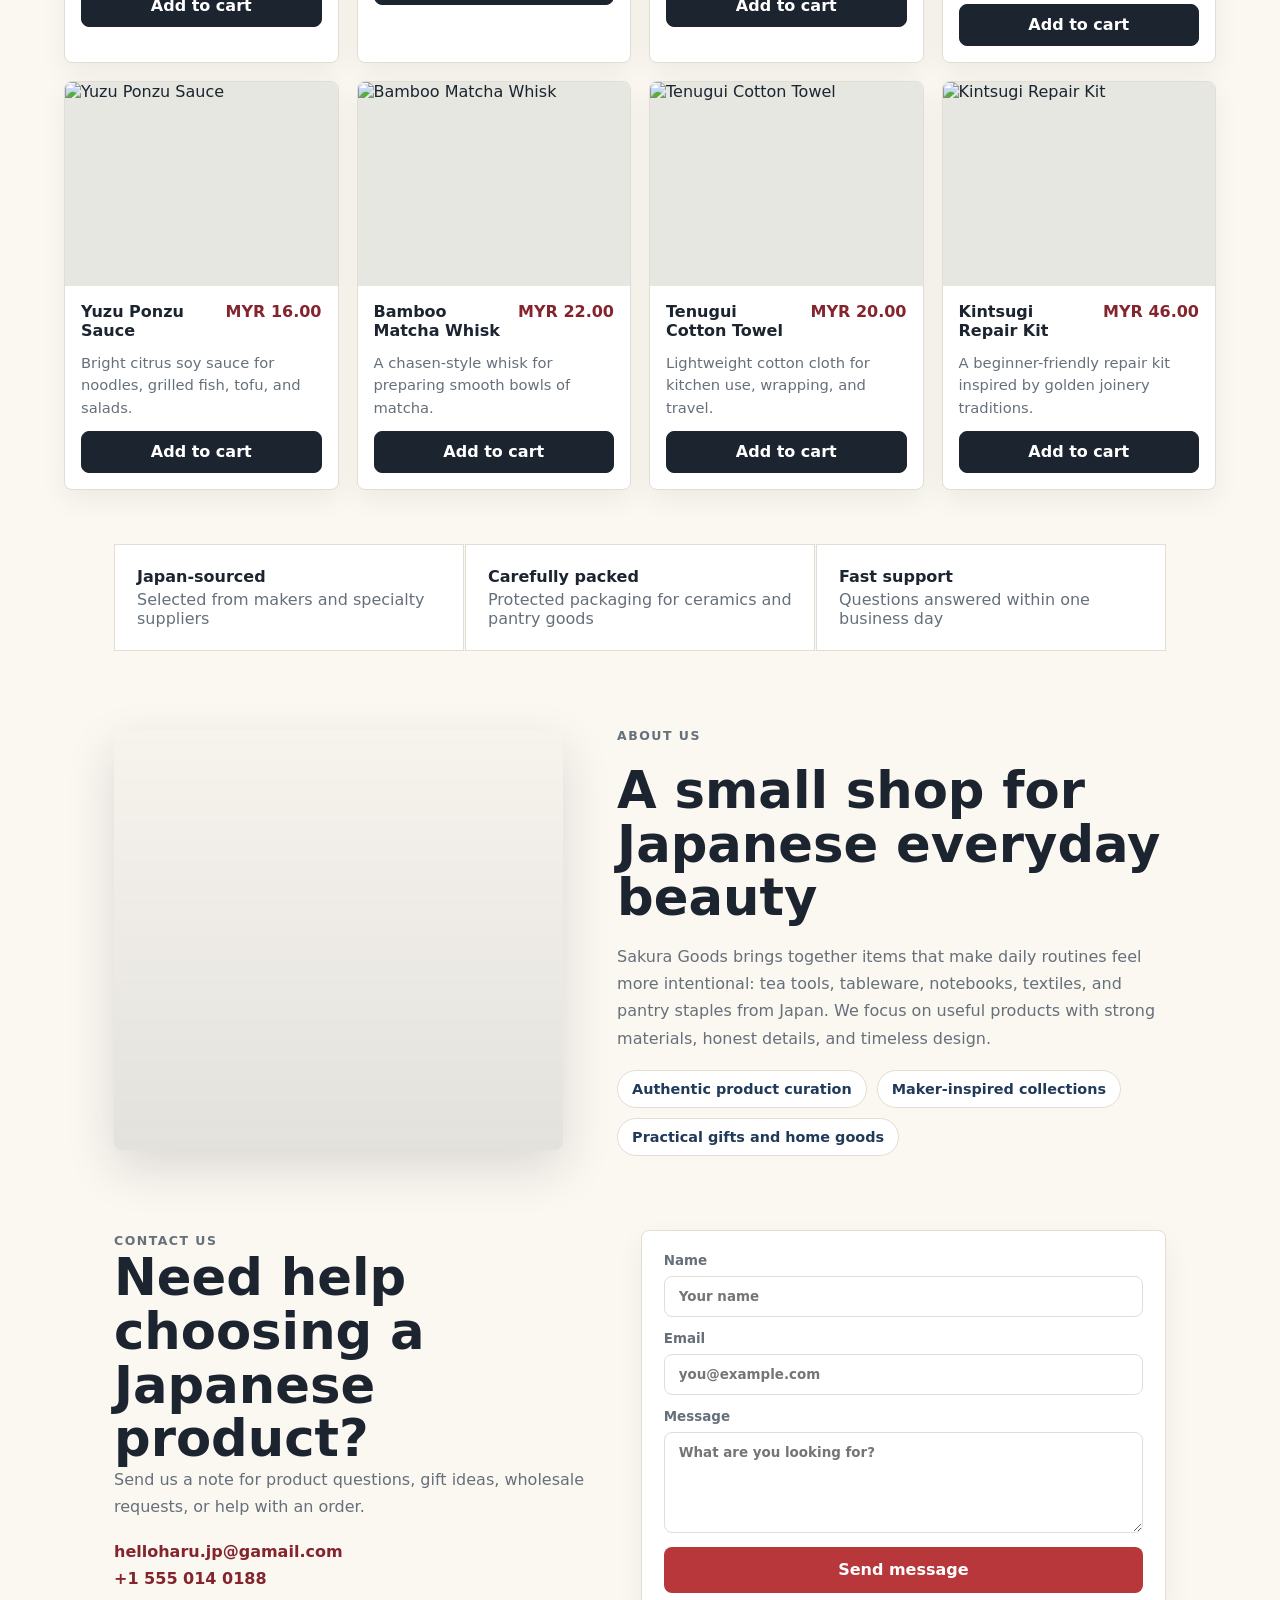
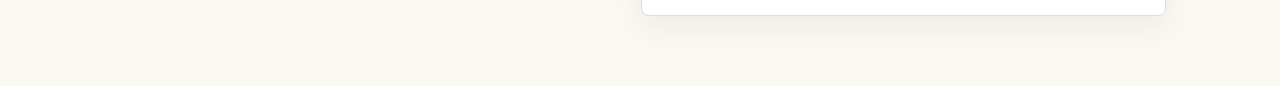
==== commit 3d337ff4: "Add files via upload" ====
--- a/index.html
+++ b/index.html
@@ -17,6 +17,7 @@
       <nav class="main-nav" aria-label="Main navigation">
         <a href="#catalog">Shop</a>
         <a href="#featured">Featured</a>
+        <a href="video.html">Video</a>
         <a href="#about">About</a>
         <a href="#contact">Contact</a>
       </nav>
--- a/styles.css
+++ b/styles.css
@@ -622,22 +622,47 @@
   padding: clamp(32px, 6vw, 72px) clamp(18px, 5vw, 64px) 72px;
 }
 
-.payment-hero {
+.video-page {
+  padding: clamp(32px, 6vw, 72px) clamp(18px, 5vw, 64px) 72px;
+}
+
+.payment-hero,
+.video-hero {
   max-width: 860px;
   margin: 0 auto 30px;
 }
 
-.payment-hero h1 {
+.payment-hero h1,
+.video-hero h1 {
   margin: 0;
   font-size: clamp(2.4rem, 6vw, 5rem);
   line-height: 1;
   letter-spacing: 0;
 }
 
-.payment-hero p:not(.eyebrow) {
+.payment-hero p:not(.eyebrow),
+.video-hero p:not(.eyebrow) {
   max-width: 680px;
   color: var(--muted);
   line-height: 1.7;
+}
+
+.video-stage {
+  max-width: 980px;
+  margin: 0 auto;
+  background: var(--panel);
+  border: 1px solid var(--line);
+  border-radius: 8px;
+  padding: clamp(12px, 2vw, 18px);
+  box-shadow: 0 10px 28px rgba(28, 36, 48, 0.08);
+}
+
+.video-stage video {
+  display: block;
+  width: 100%;
+  max-height: 72vh;
+  border-radius: 8px;
+  background: #101820;
 }
 
 .payment-layout {
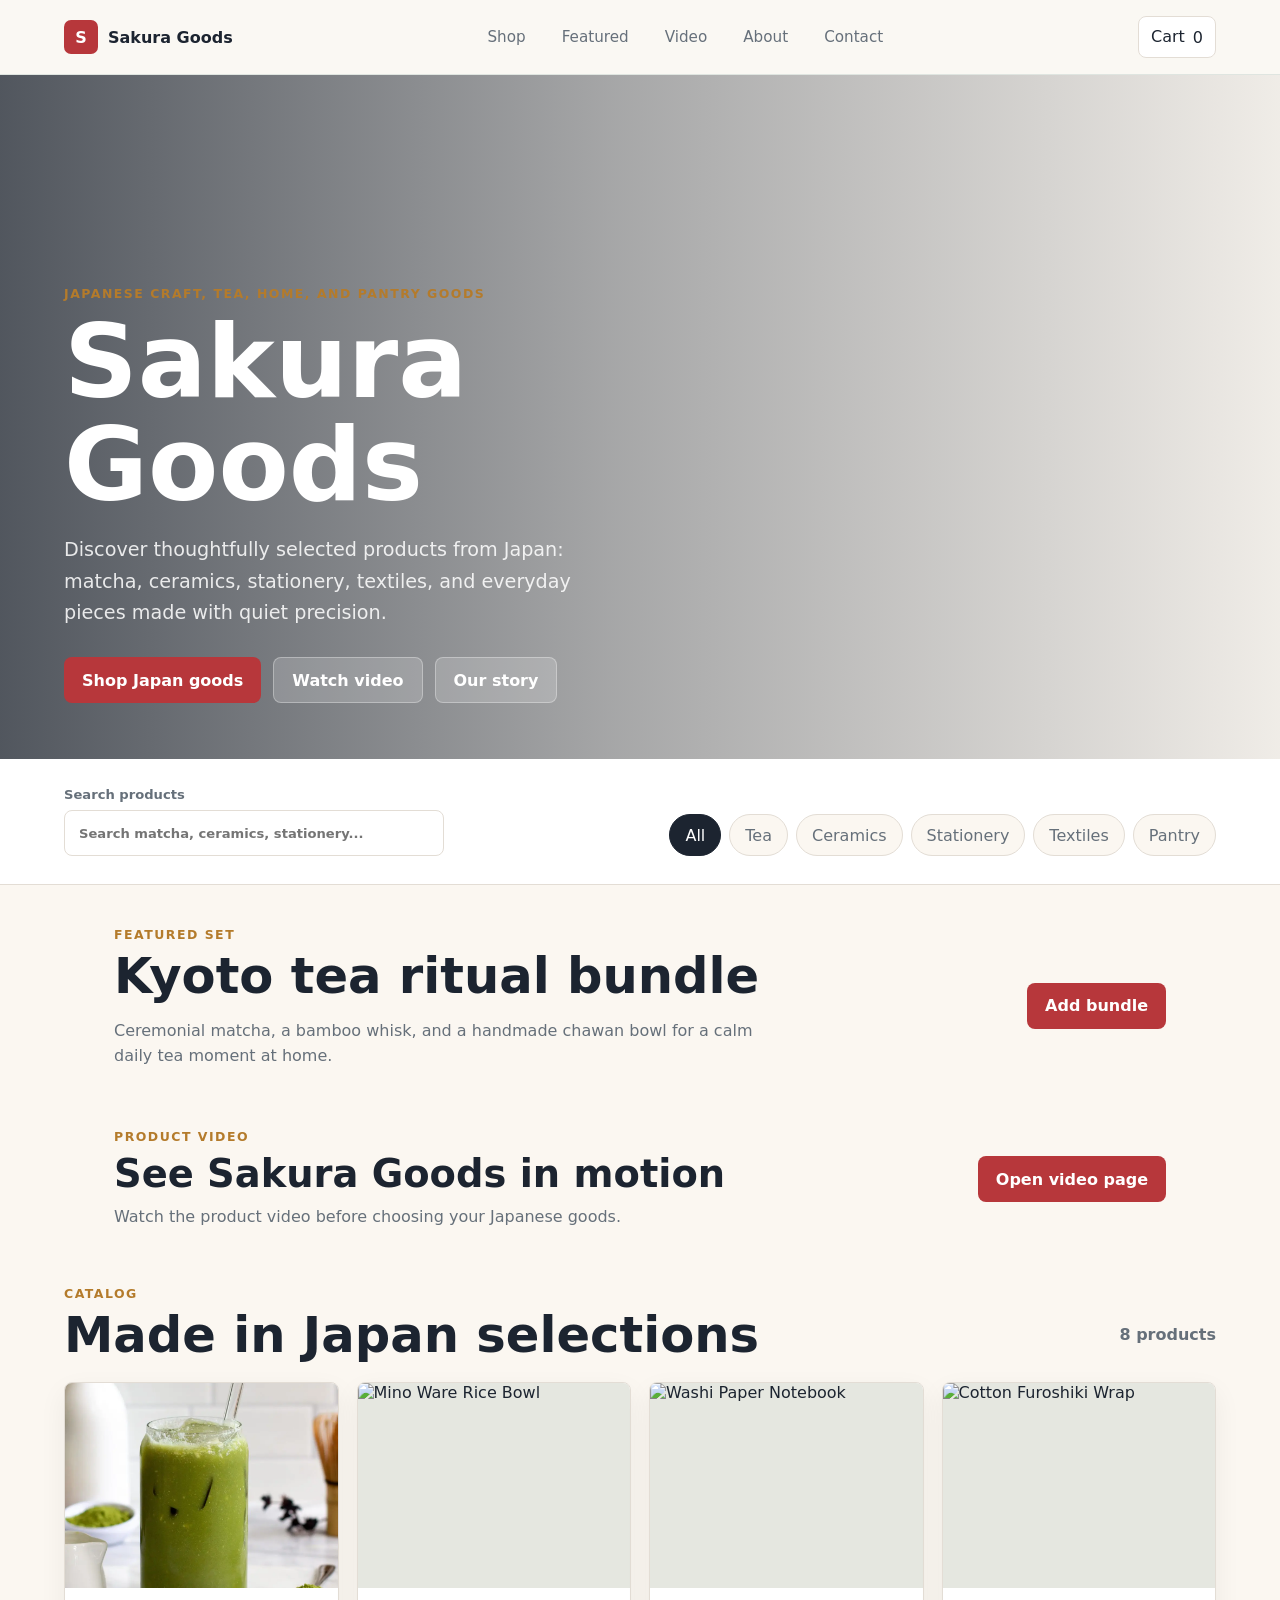
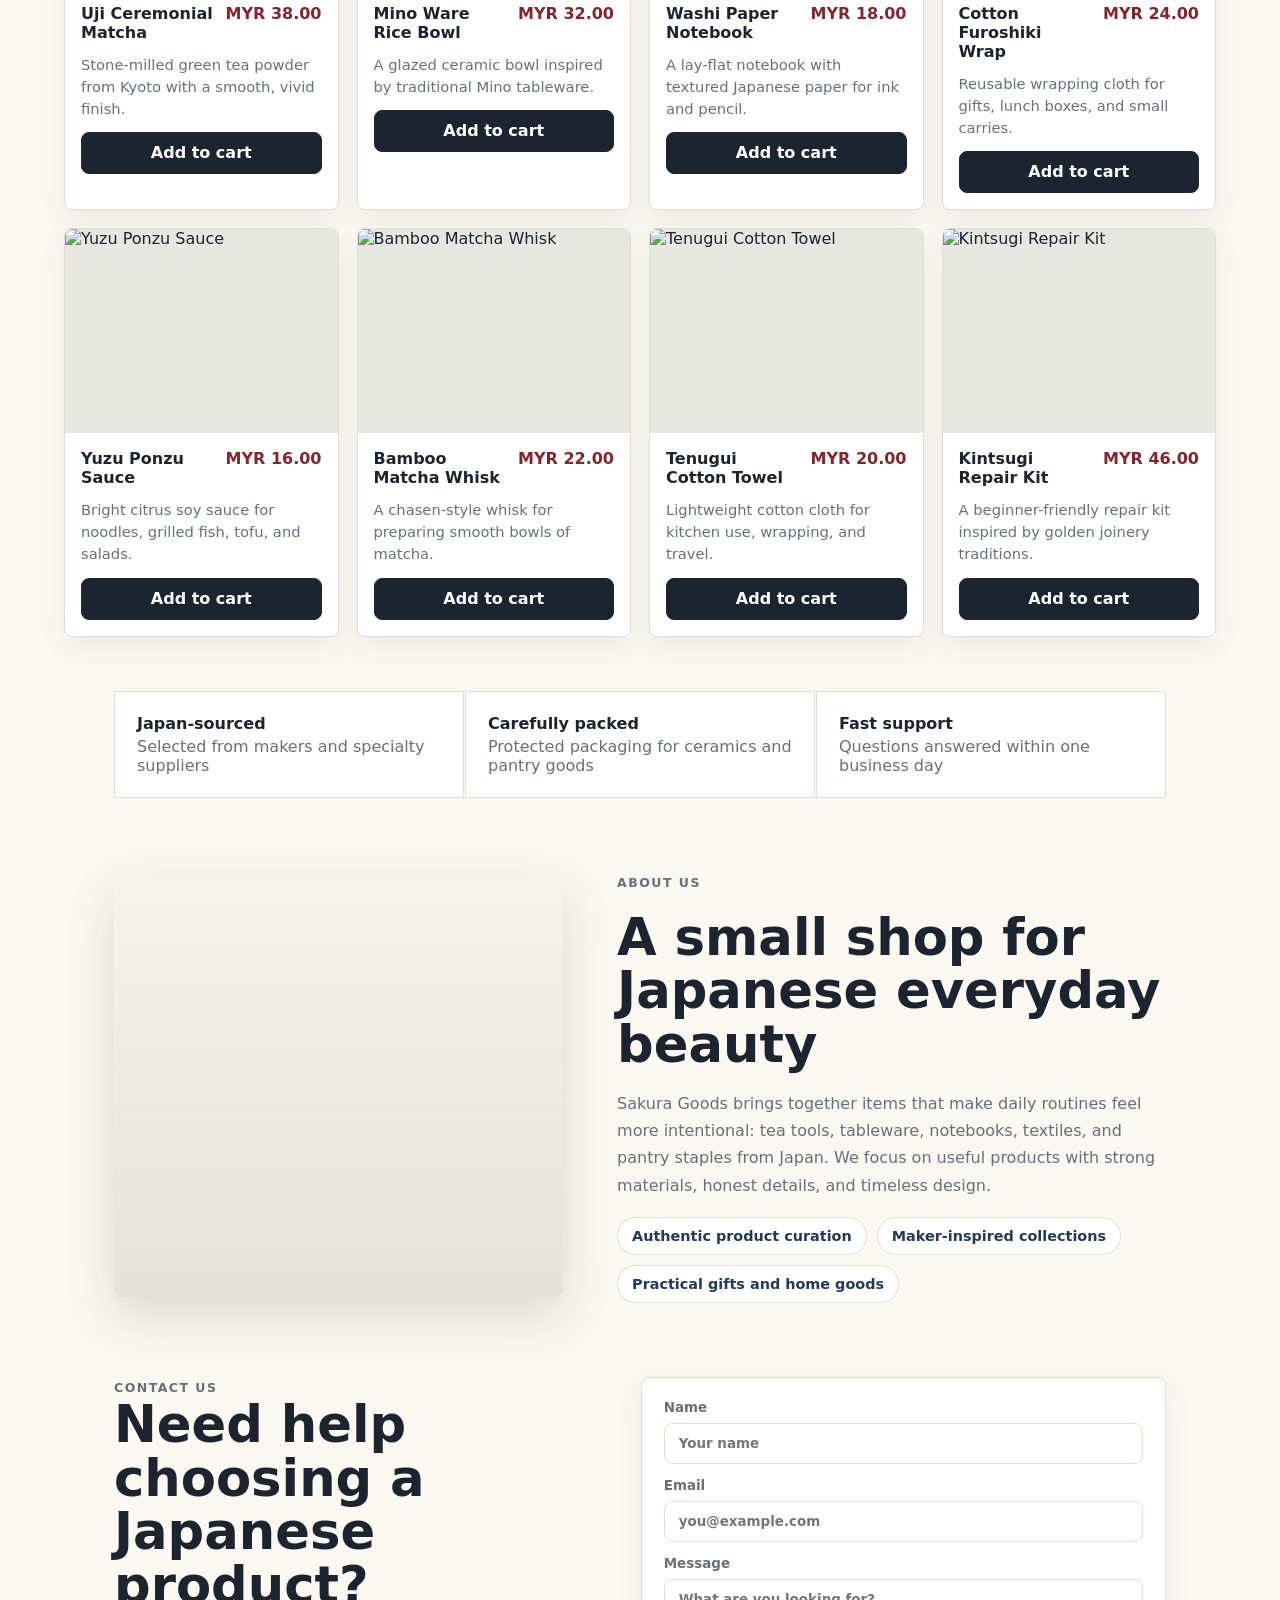
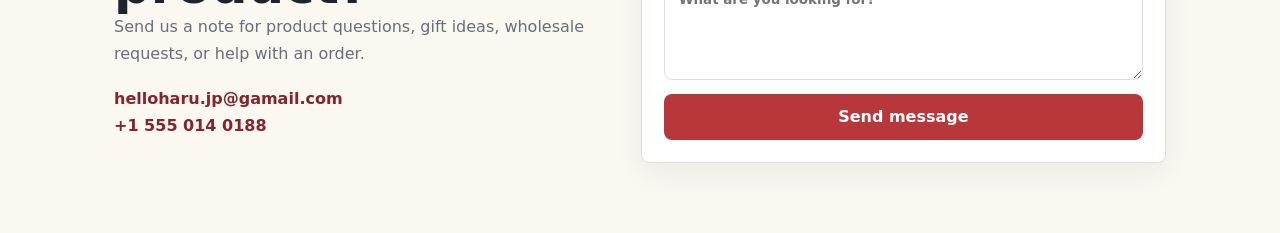
==== commit c02e5a82: "Add files via upload" ====
--- a/index.html
+++ b/index.html
@@ -39,6 +39,7 @@
           </p>
           <div class="hero-actions">
             <a class="primary-action" href="#catalog">Shop Japan goods</a>
+            <a class="secondary-action" href="video.html">Watch video</a>
             <a class="secondary-action" href="#about">Our story</a>
           </div>
         </div>
@@ -72,6 +73,15 @@
         <button class="primary-action compact" type="button" id="addFeatured">
           Add bundle
         </button>
+      </section>
+
+      <section class="video-link-section" aria-labelledby="videoLinkTitle">
+        <div>
+          <p class="eyebrow">Product video</p>
+          <h2 id="videoLinkTitle">See Sakura Goods in motion</h2>
+          <p>Watch the product video before choosing your Japanese goods.</p>
+        </div>
+        <a class="primary-action compact" href="video.html">Open video page</a>
       </section>
 
       <section class="catalog-section" id="catalog" aria-labelledby="catalogTitle">
--- a/styles.css
+++ b/styles.css
@@ -251,6 +251,7 @@
 }
 
 .featured,
+.video-link-section,
 .catalog-section,
 .support-strip,
 .about-section,
@@ -276,6 +277,29 @@
   line-height: 1.6;
 }
 
+.video-link-section {
+  display: flex;
+  max-width: 1180px;
+  align-items: center;
+  justify-content: space-between;
+  gap: 24px;
+  padding-top: 10px;
+  padding-bottom: 36px;
+}
+
+.video-link-section h2 {
+  margin: 0;
+  font-size: clamp(1.8rem, 3vw, 2.5rem);
+  line-height: 1.05;
+  letter-spacing: 0;
+}
+
+.video-link-section p:not(.eyebrow) {
+  margin: 10px 0 0;
+  color: var(--muted);
+  line-height: 1.6;
+}
+
 .catalog-section {
   max-width: 1280px;
   padding-top: 20px;
@@ -803,6 +827,7 @@
 
   .toolbar,
   .featured,
+  .video-link-section,
   .section-heading {
     display: grid;
     grid-template-columns: 1fr;
